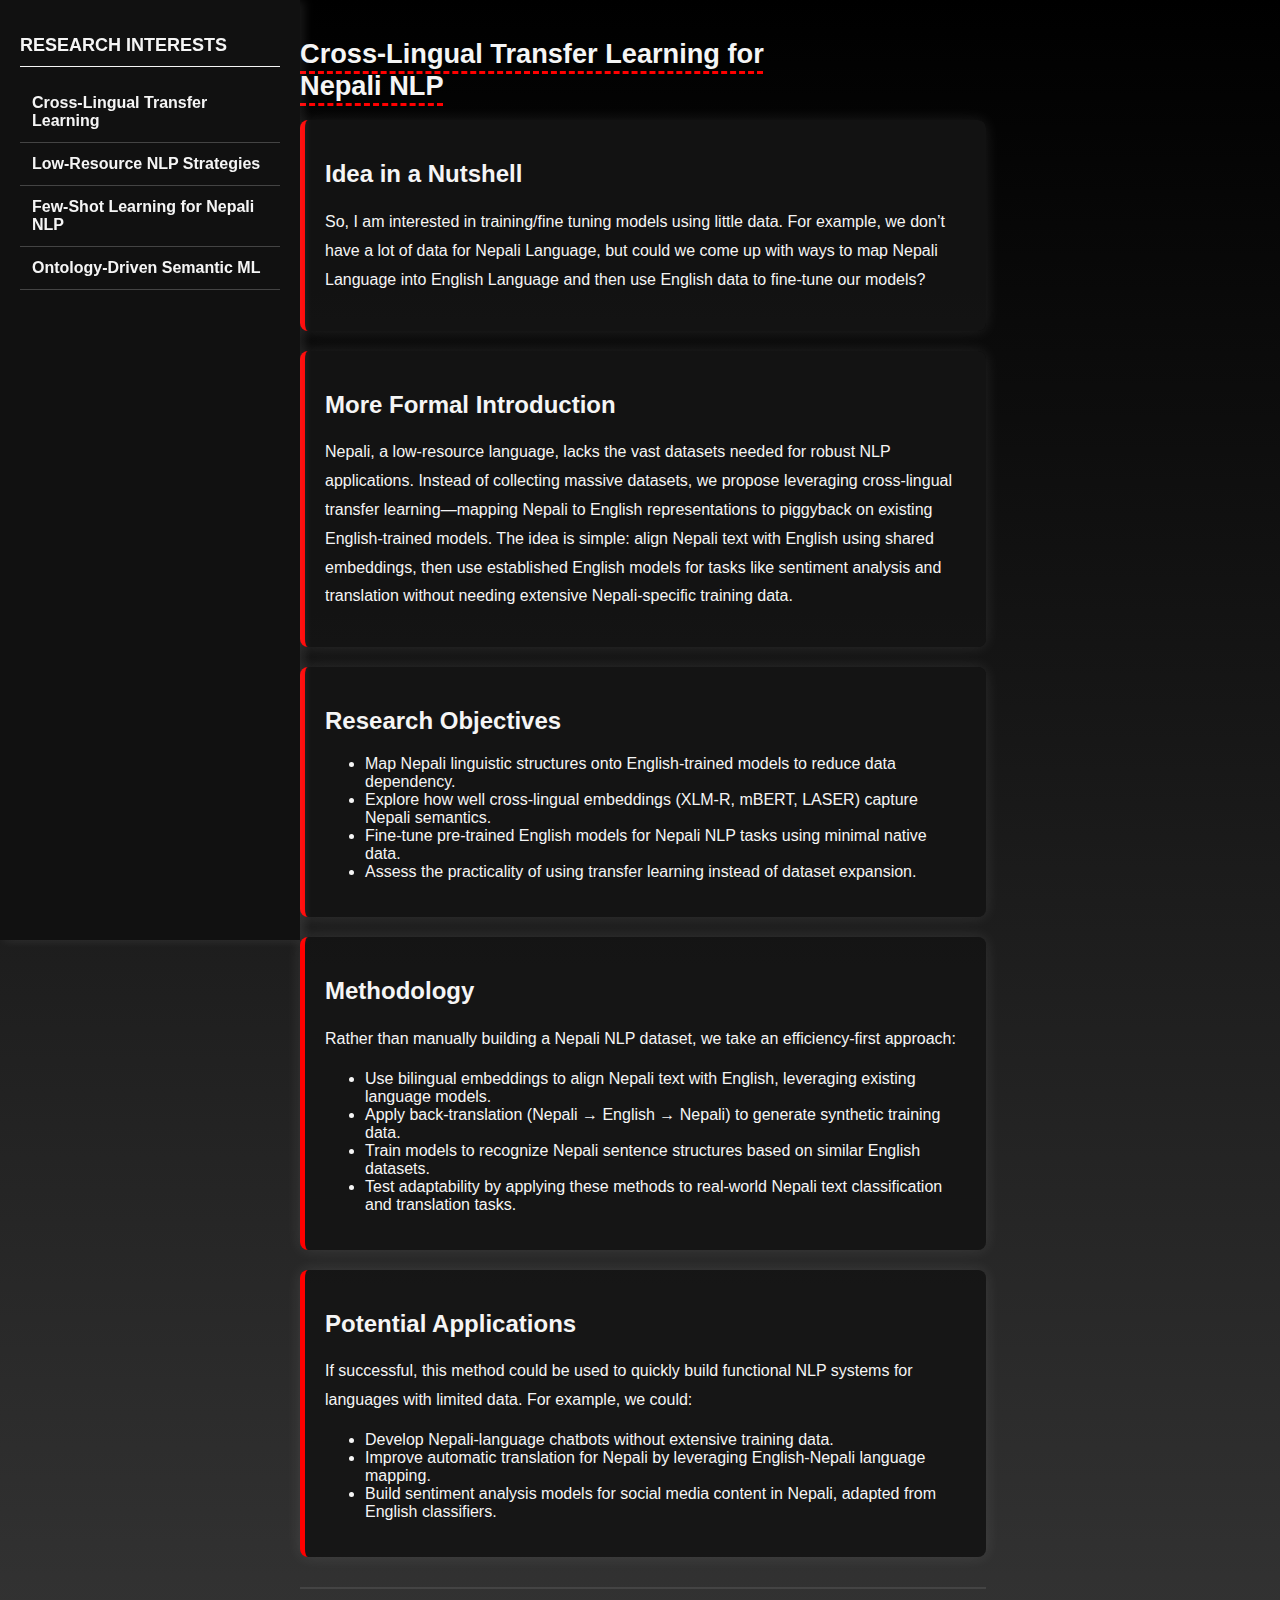
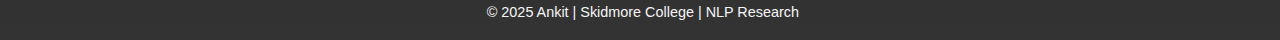
==== research.html @ ca9ddb75 "Add research interest seciton" ====
<!DOCTYPE html>
<html lang="en">
<head>
    <meta charset="UTF-8">
    <meta name="viewport" content="width=device-width, initial-scale=1.0">
    <title>Research Portal</title>
    <link rel="stylesheet" href="research.css">
</head>
<body>
    <div class="sidebar">
        <h2>Research Interests</h2>
        <ul>
            <li><a href="research_website/cross_lingual_transfer.html">Cross-Lingual Transfer Learning</a></li>
            <li><a href="research_website/low_resource_nlp.html">Low-Resource NLP Strategies</a></li>
            <li><a href="research_website/few_shot_learning.html">Few-Shot Learning for Nepali NLP</a></li>
            <li><a href="research_website/ontology_ml.html">Ontology-Driven Semantic ML</a></li>
        </ul>
    </div>
    
    <div class="content">
        <h1>Cross-Lingual Transfer Learning for Nepali NLP</h1>
        
        <div class="section">
            <h2>Idea in a Nutshell</h2>
            <p>
        So, I am interested in training/fine tuning models using little data. For example, we don’t have a lot of data for Nepali Language, but could we come up with ways to map Nepali Language into English Language and then use English data to fine-tune our models?
            </p>
        </div>
        <div class="section">
            <h2>More Formal Introduction</h2>
            <p>Nepali, a low-resource language, lacks the vast datasets needed for robust NLP applications. Instead of collecting massive datasets, we propose leveraging <span class="highlight">cross-lingual transfer learning</span>—mapping Nepali to English representations to piggyback on existing English-trained models. The idea is simple: align Nepali text with English using shared embeddings, then use established English models for tasks like sentiment analysis and translation without needing extensive Nepali-specific training data.</p>
        </div>
        
        <div class="section">
            <h2>Research Objectives</h2>
            <ul>
                <li>Map Nepali linguistic structures onto English-trained models to reduce data dependency.</li>
                <li>Explore how well cross-lingual embeddings (XLM-R, mBERT, LASER) capture Nepali semantics.</li>
                <li>Fine-tune pre-trained English models for Nepali NLP tasks using minimal native data.</li>
                <li>Assess the practicality of using transfer learning instead of dataset expansion.</li>
            </ul>
        </div>
        
        <div class="section">
            <h2>Methodology</h2>
            <p>Rather than manually building a Nepali NLP dataset, we take an efficiency-first approach:</p>
            <ul>
                <li>Use bilingual embeddings to align Nepali text with English, leveraging existing language models.</li>
                <li>Apply back-translation (Nepali → English → Nepali) to generate synthetic training data.</li>
                <li>Train models to recognize Nepali sentence structures based on similar English datasets.</li>
                <li>Test adaptability by applying these methods to real-world Nepali text classification and translation tasks.</li>
            </ul>
        </div>
        
        <div class="section">
            <h2>Potential Applications</h2>
            <p>If successful, this method could be used to quickly build functional NLP systems for languages with limited data. For example, we could:</p>
            <ul>
                <li>Develop Nepali-language chatbots without extensive training data.</li>
                <li>Improve automatic translation for Nepali by leveraging English-Nepali language mapping.</li>
                <li>Build sentiment analysis models for social media content in Nepali, adapted from English classifiers.</li>
            </ul>
        </div>
        
        <footer>
            &copy; 2025 Ankit | Skidmore College | NLP Research
        </footer>
    </div>

    <div class="reference"></div>
</body>
</html>
---- research.css ----
body {
    background: linear-gradient(to bottom, #000000, #333333);
    color: #f5f5f5;
    font-family: Arial, sans-serif;
    margin: 0;
    display: flex;
}

.sidebar {
    width: 260px;
    background: #111;
    padding: 20px;
    position: fixed;
    height: 100vh;
    overflow: auto;
    box-shadow: 4px 0 10px rgba(255, 255, 255, 0.1);
}

.sidebar h2 {
    color: #f5f5f5;
    text-transform: uppercase;
    font-size: 18px;
    border-bottom: 1px solid #f5f5f5;
    padding-bottom: 10px;
}

.sidebar ul {
    list-style: none;
    padding: 0;
    margin-top: 10px;
}

.sidebar ul li {
    padding: 12px;
    transition: all 0.3s ease;
    border-bottom: 1px solid #444;
}

.sidebar ul li:hover {
    background: rgba(255, 0, 0, 0.6);
    padding-left: 15px;
}

.sidebar ul li a {
    color: #f5f5f5;
    text-decoration: none;
    font-weight: bold;
    display: block;
}

.content {
    margin-left: 280px;
    padding: 20px;
    flex: 1;
}

.content h1{
    text-decoration: dashed;
    text-decoration-line: underline;
    text-decoration-color: red;
    text-decoration-thickness: 3px;
    text-underline-offset: 8px;
    margin-right: 25%;
    font-size: 1.7rem;
}

h1, h2, h3 {
    color: #f5f5f5;
}

p {
    line-height: 1.8;
    font-size: 16px;
}

.section {
    margin-bottom: 20px;
    padding: 20px;
    background: rgba(20, 20, 20, 0.9);
    border-left: 5px solid red;
    box-shadow: 0 0 15px rgba(255, 255, 255, 0.1);
    border-radius: 8px;
}

footer {
    text-align: center;
    margin-top: 30px;
    padding-top: 15px;
    border-top: 2px solid #444;
    font-size: 0.9em;
    color: #f5f5f5;
}

.reference{
    flex: 0.4;
}
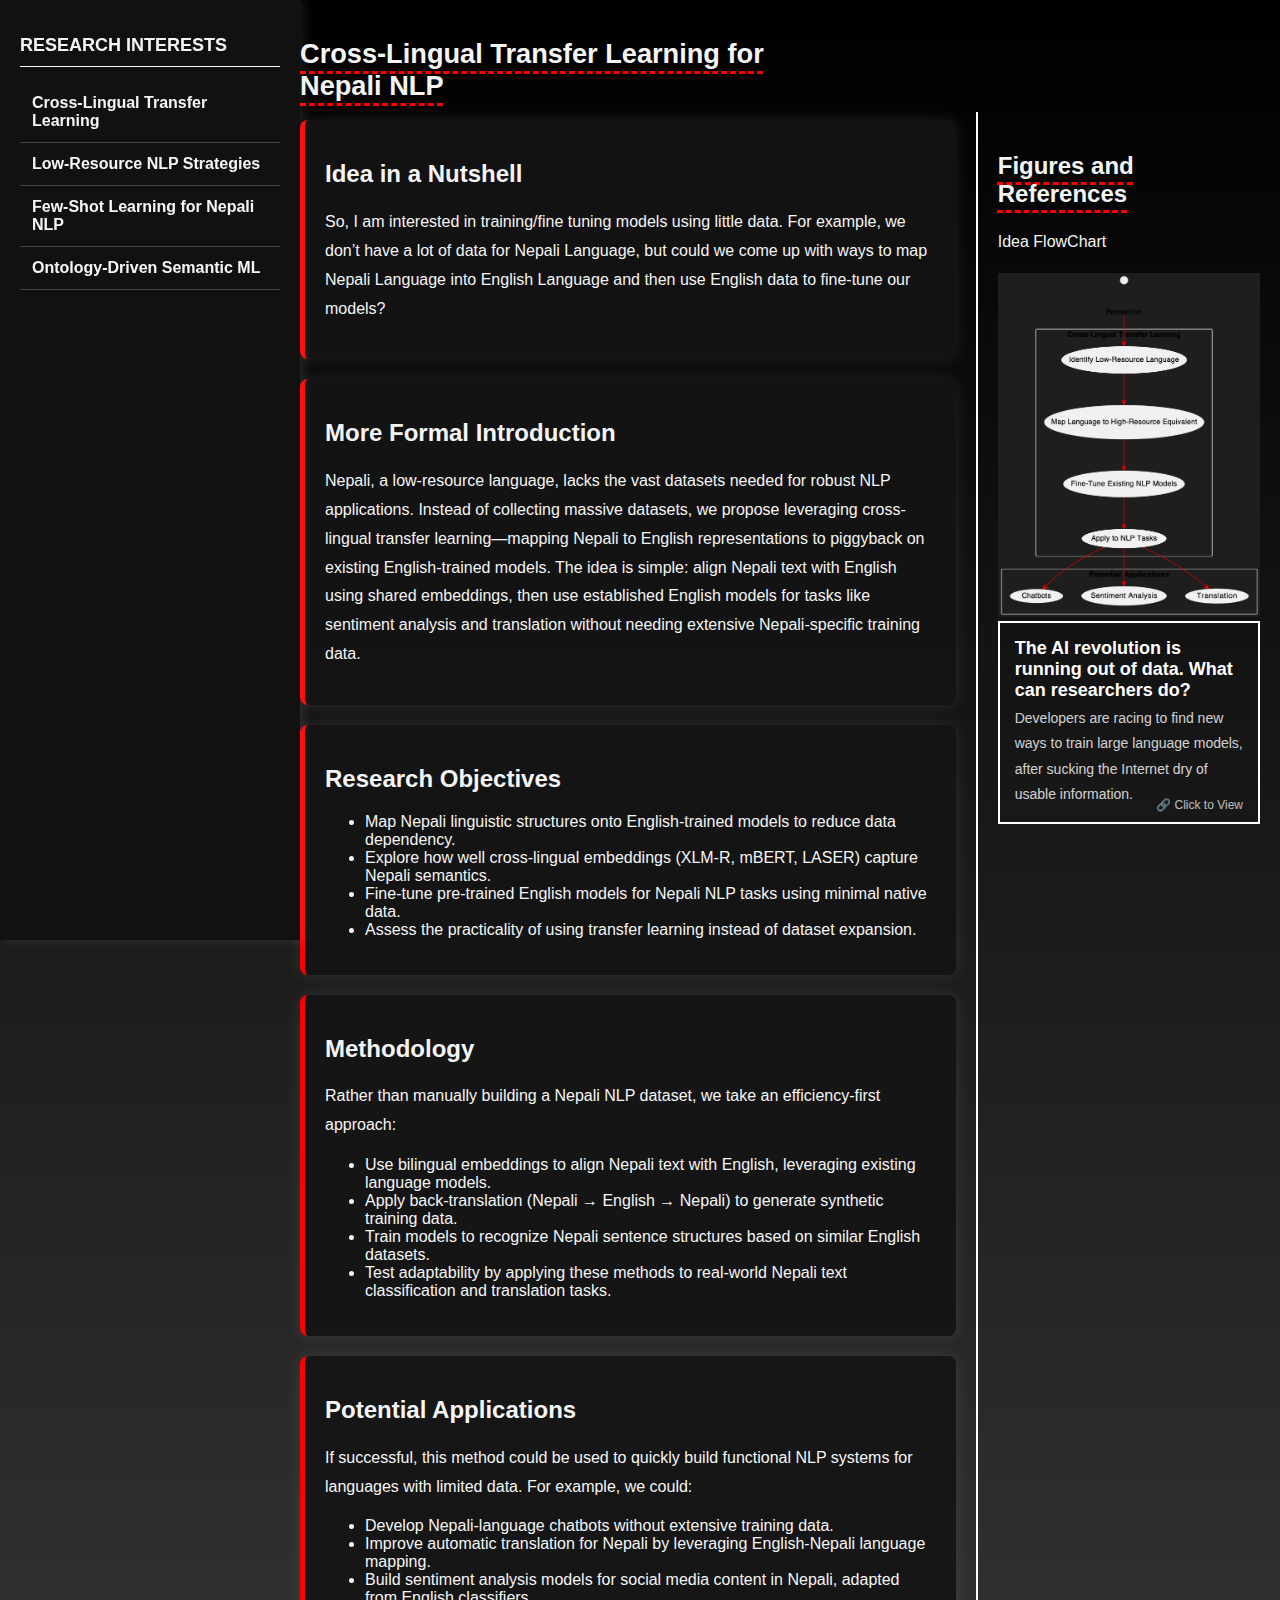
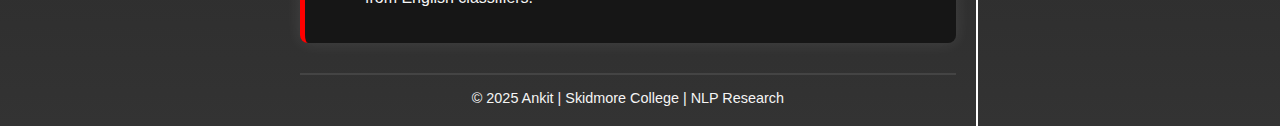
==== commit a874ec6b: "Finalize base layout for research interest" ====
--- a/research.html
+++ b/research.html
@@ -67,6 +67,19 @@
         </footer>
     </div>
 
-    <div class="reference"></div>
+    <div class="reference">
+        <h2>Figures and References</h2>
+        <p>Idea FlowChart</p>
+        <img src="images/research/CrossLingual.png" alt="Cross Lingual Flow Chart">
+        <a class="article" href="https://www.nature.com/articles/d41586-025-00288-9">
+            <h4>
+                The AI revolution is running out of data. What can researchers do?
+            </h4>
+            <p>
+                Developers are racing to find new ways to train large language models, after sucking the Internet dry of usable information.
+            </p>
+        </a>
+       
+    </div>
 </body>
 </html>
--- a/research.css
+++ b/research.css
@@ -93,4 +93,54 @@
 
 .reference{
     flex: 0.4;
+    margin-top: 7rem;
+    border-left: 2px solid white;
+    padding: 20px;
+}
+
+.reference h2{
+    text-decoration: dashed;
+    text-decoration-line: underline;
+    text-decoration-color: red;
+    text-decoration-thickness: 3px;
+    text-underline-offset: 8px;
+}
+
+.reference img{
+    max-width: 100%;
+}
+
+.article {
+    display: block;
+    padding: 15px;
+    border: 2px solid white;
+    color: white;
+    text-decoration: none;
+    transition: background 0.3s ease-in-out, transform 0.2s;
+    position: relative;
+}
+
+.article:hover {
+    background: rgba(255, 255, 255, 0.1);
+    transform: scale(1.02);
+}
+
+.article h4 {
+    margin: 0;
+    font-size: 18px;
+}
+
+.article p {
+    margin: 5px 0 0;
+    font-size: 14px;
+    opacity: 0.8;
+}
+
+.article::after {
+    content: "🔗 Click to View";
+    position: absolute;
+    bottom: 10px;
+    right: 15px;
+    font-size: 12px;
+    opacity: 0.7;
 }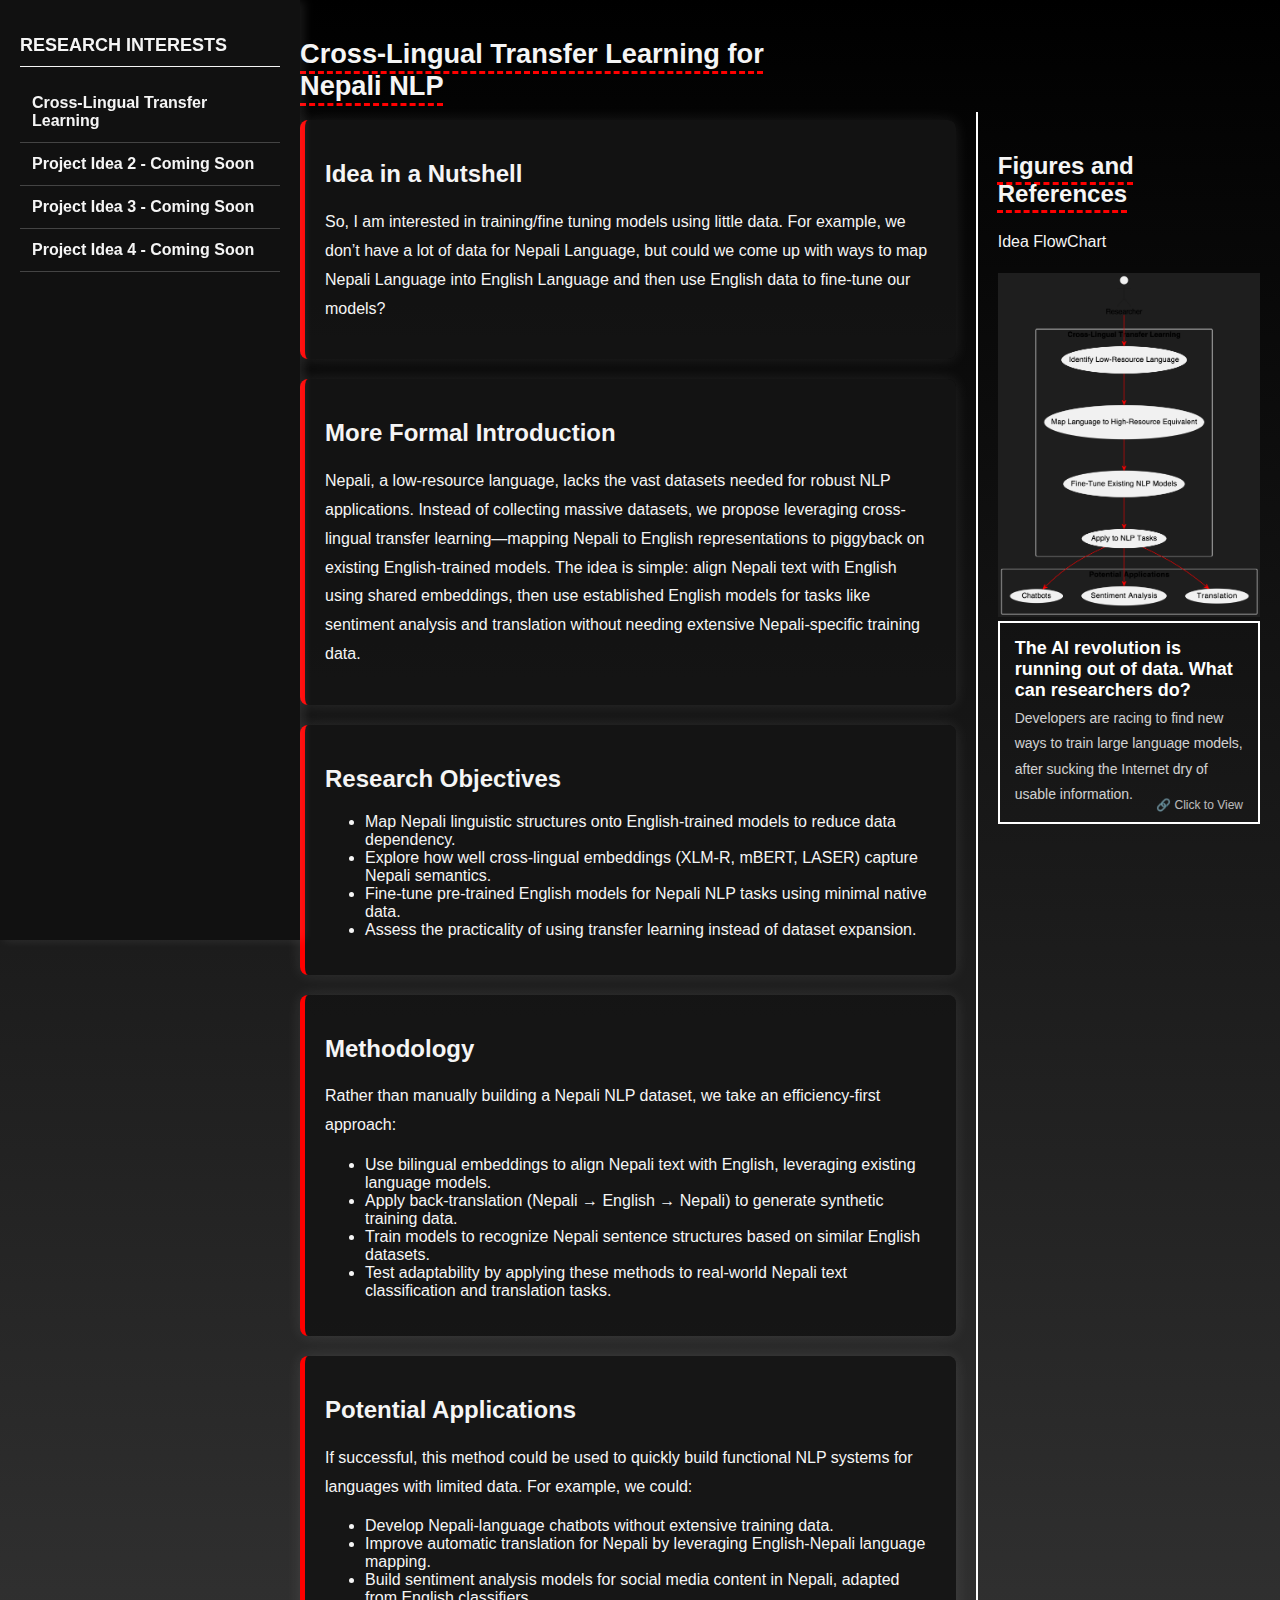
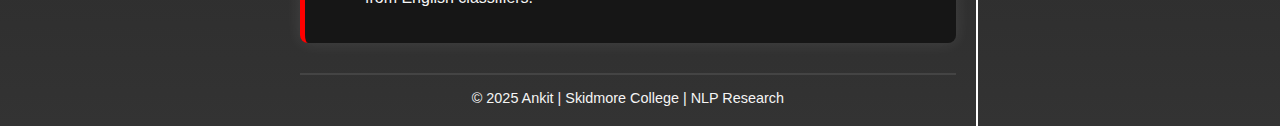
==== commit 93555d7e: "Minor Update to show upcoming projects" ====
--- a/research.html
+++ b/research.html
@@ -11,9 +11,9 @@
         <h2>Research Interests</h2>
         <ul>
             <li><a href="research_website/cross_lingual_transfer.html">Cross-Lingual Transfer Learning</a></li>
-            <li><a href="research_website/low_resource_nlp.html">Low-Resource NLP Strategies</a></li>
-            <li><a href="research_website/few_shot_learning.html">Few-Shot Learning for Nepali NLP</a></li>
-            <li><a href="research_website/ontology_ml.html">Ontology-Driven Semantic ML</a></li>
+            <li><a href="research_website/low_resource_nlp.html">Project Idea 2 - Coming Soon</a></li>
+            <li><a href="research_website/few_shot_learning.html">Project Idea 3 - Coming Soon</a></li>
+            <li><a href="research_website/ontology_ml.html">Project Idea 4 - Coming Soon</a></li>
         </ul>
     </div>
     
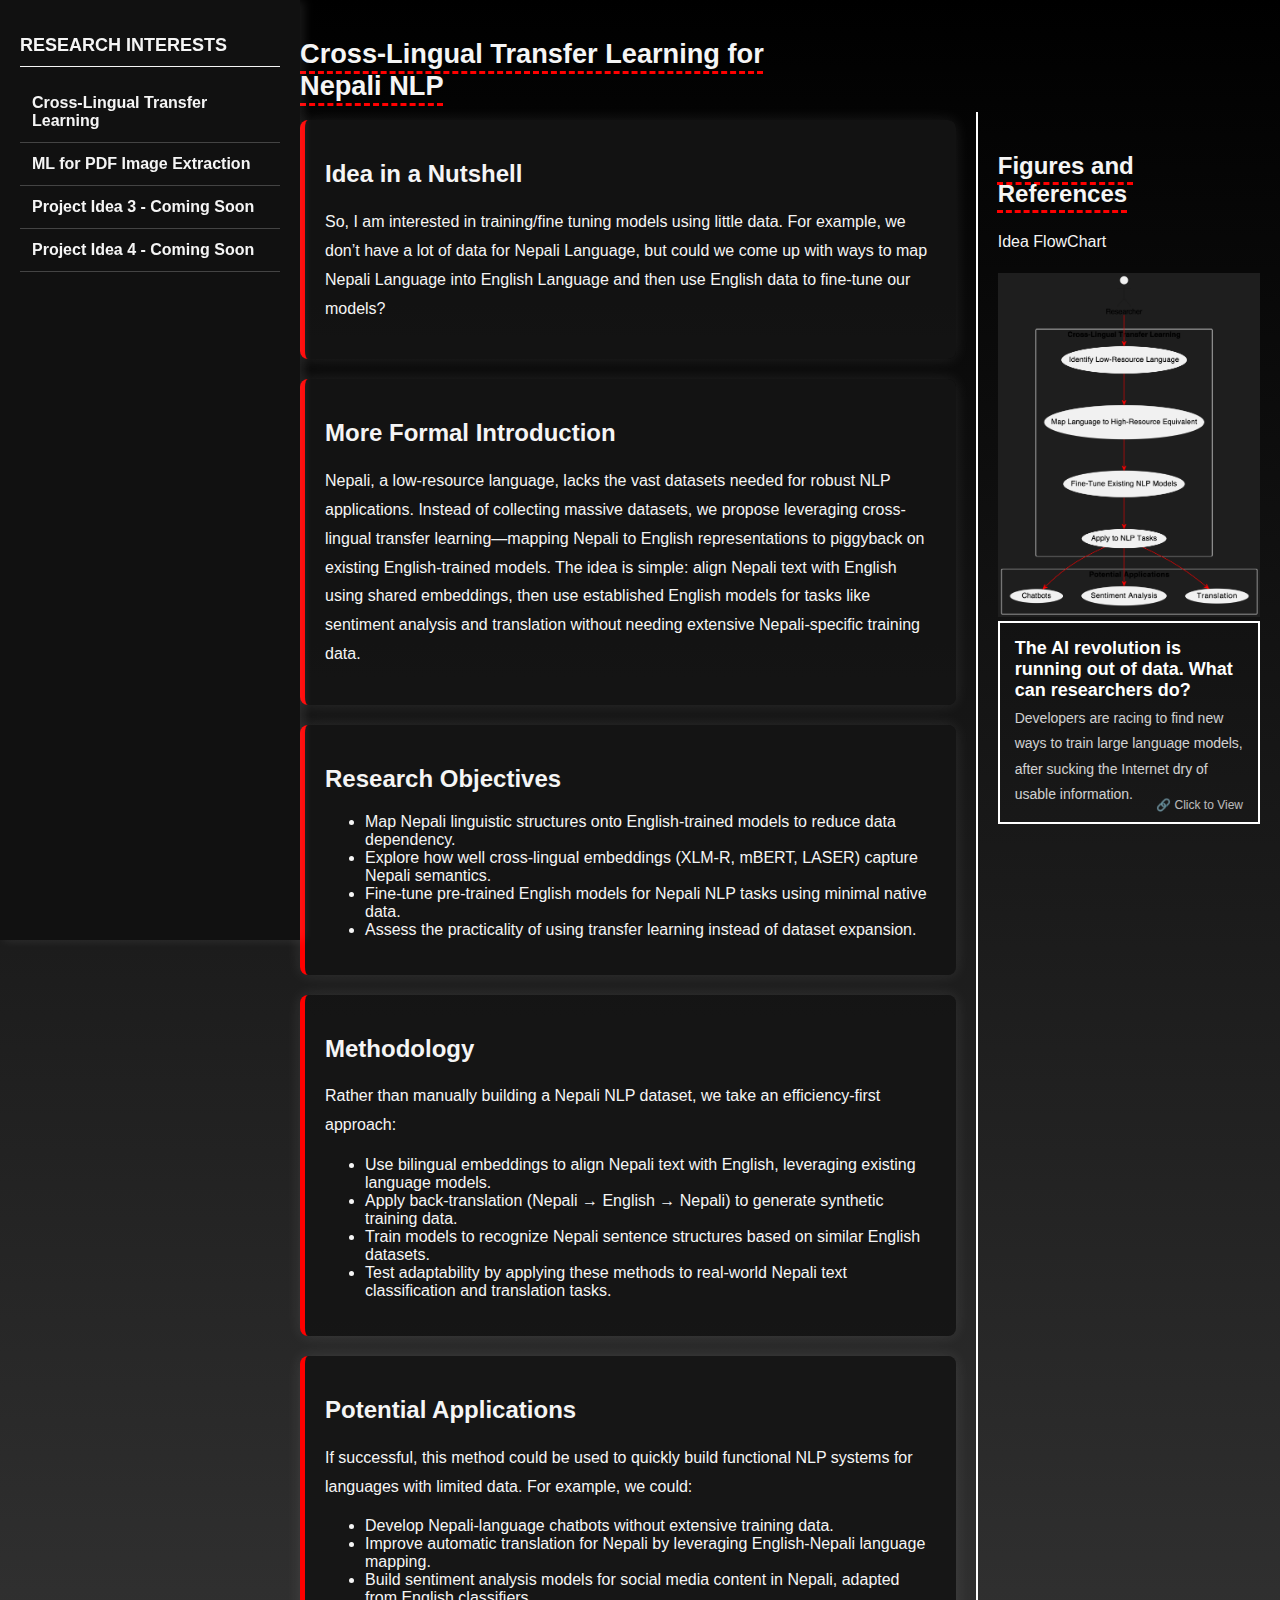
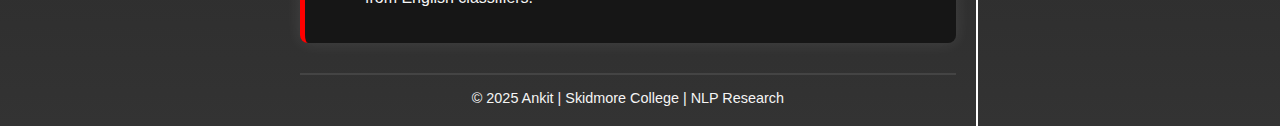
==== commit f6fc32c9: "Add ML image extractor research idea" ====
--- a/research.html
+++ b/research.html
@@ -11,7 +11,7 @@
         <h2>Research Interests</h2>
         <ul>
             <li><a href="research_website/cross_lingual_transfer.html">Cross-Lingual Transfer Learning</a></li>
-            <li><a href="research_website/low_resource_nlp.html">Project Idea 2 - Coming Soon</a></li>
+            <li><a href="research_ideas/pdf_image_extractor.html">ML for PDF Image Extraction</a></li>
             <li><a href="research_website/few_shot_learning.html">Project Idea 3 - Coming Soon</a></li>
             <li><a href="research_website/ontology_ml.html">Project Idea 4 - Coming Soon</a></li>
         </ul>
